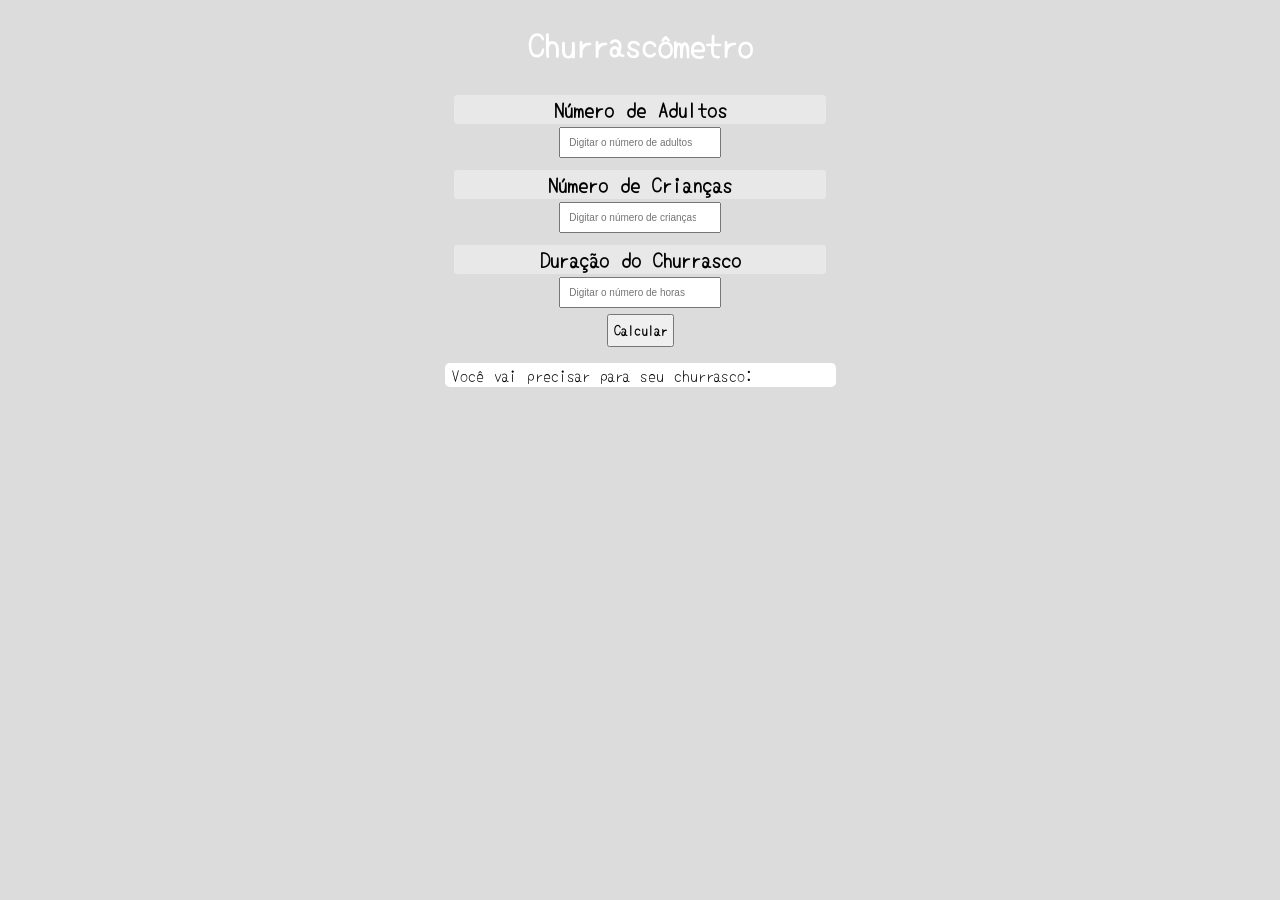
==== index.html @ eea346f8 "Add files via upload" ====
<!DOCTYPE html>
<html lang="en">
<head>
    <meta charset="UTF-8">
    <meta http-equiv="X-UA-Compatible" content="IE=edge">
    <meta name="viewport" content="width=device-width, initial-scale=1.0">
    <title>Churrascômetro</title>
    <link rel="stylesheet" href="styles.css">
    <link rel="preconnect" href="https://fonts.googleapis.com">
    <link rel="preconnect" href="https://fonts.gstatic.com" crossorigin>
    <link href="https://fonts.googleapis.com/css2?family=Yomogi&display=swap" rel="stylesheet">
</head>
<body>
    

    <div id="container">

        <h1>Churrascômetro</h1>

        <div class="formulario">
                <label for="adultos">Número de Adultos</label>
                <input type="number" id="adultos" name="adultos" placeholder="Digitar o número de adultos"/>
        </div>

        <div class="formulario">
            <label for="criancas">Número de Crianças</label>
            <input type="number" id="criancas" name="criancas" placeholder="Digitar o número de crianças"/>
        </div>

        <div class="formulario">
            <label for="horas">Duração do Churrasco</label>
            <input type="number" id="horas" name="horas" placeholder="Digitar o número de horas"/>
        </div>

        <button onclick="calcular()" id="calculate">Calcular</button>

    </div>
        
    <div id="resultado">
        <p>Você vai precisar para seu churrasco:</p>

        
    </div>




   

    <script src="./script.js"> </script>
</body>
</html>
---- styles.css ----
body{
    padding: 0;
    margin: 0;
    box-sizing: border-box;
    font-family: 'Yomogi', cursive;
    background-color: rgba(192, 192, 192, 0.541);
}

h1{
    text-align: center;
    font-weight: bold;
    color: white;
}

#container{

    background-image: url(https://super.abril.com.br/wp-content/uploads/2018/10/churrasco.png?w=1024);
    background-size: cover;
    width: 30%;
    margin: auto;
    margin-top: 20px;
    border-radius: 0.3rem;
    margin-bottom: 0;



}

.formulario{
   
    padding: 6px;
    color: black;
    

    

}

label{
    display: block;
    text-align: center;
    font-size:20px;
    font-weight: bolder;
    background-color: rgba(235, 235, 235, 0.863);
    border-radius: 0.2rem;



}

input{

    display: flex;
    width: 38%;
    margin: auto;
    padding: 8px;
    font-size: 10px;
    margin-top: 3px;

}

#calculate{

    display: block;
    margin: auto;
    padding: 5px;
    font-family: 'Yomogi', cursive;
    font-weight: bolder;
    

}

#resultado{

    background-color: white;
    background-size: cover;
    width: 30%;
    margin: auto;
    margin-top: 60px;
    border-radius: 0.3rem;
    text-align: left;
    padding-left: 7px;
    padding-top: 0;
    margin-top: 0;
    border: 0;
}

p{
    padding: 0;

}
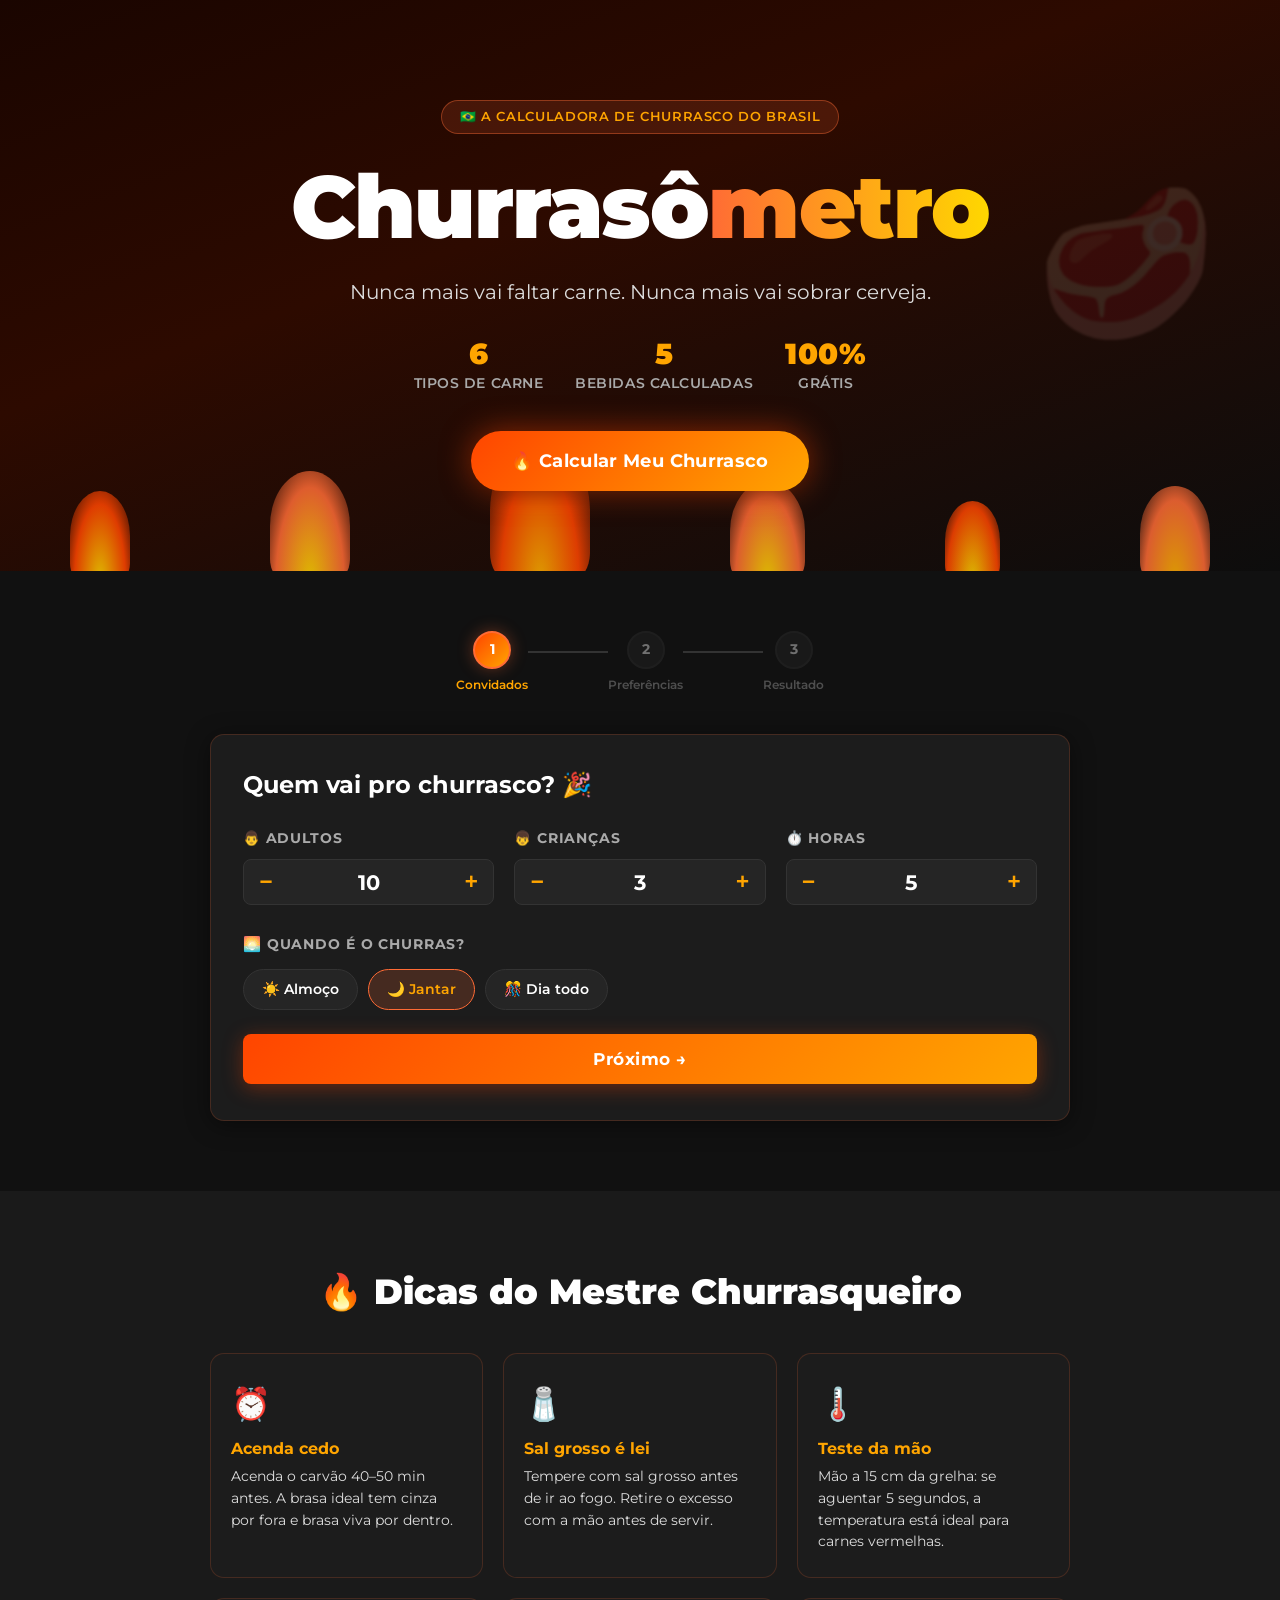
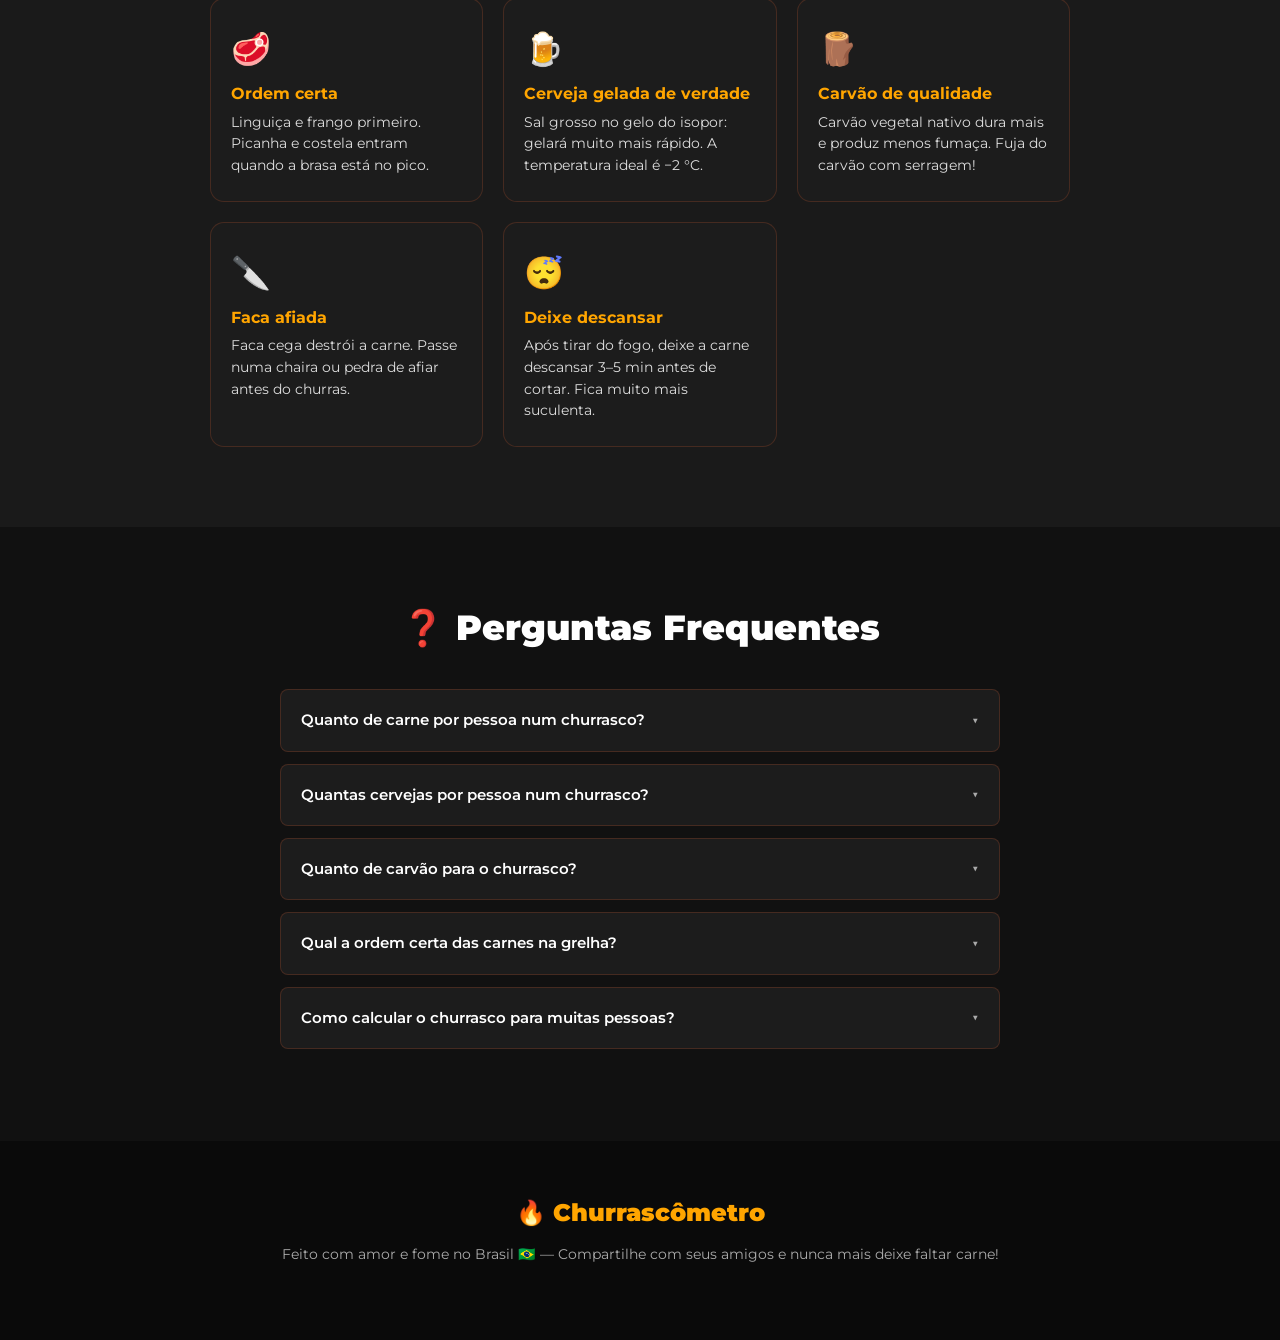
==== commit b360fffc: "feat: transform churrascômetro into Brazil's best BBQ calculator Complete redesign and rebuild of th" ====
--- a/index.html
+++ b/index.html
@@ -1,52 +1,252 @@
-<!DOCTYPE html>
-<html lang="en">
-<head>
-    <meta charset="UTF-8">
-    <meta http-equiv="X-UA-Compatible" content="IE=edge">
-    <meta name="viewport" content="width=device-width, initial-scale=1.0">
-    <title>Churrascômetro</title>
-    <link rel="stylesheet" href="styles.css">
-    <link rel="preconnect" href="https://fonts.googleapis.com">
-    <link rel="preconnect" href="https://fonts.gstatic.com" crossorigin>
-    <link href="https://fonts.googleapis.com/css2?family=Yomogi&display=swap" rel="stylesheet">
-</head>
-<body>
-    
-
-    <div id="container">
-
-        <h1>Churrascômetro</h1>
-
-        <div class="formulario">
-                <label for="adultos">Número de Adultos</label>
-                <input type="number" id="adultos" name="adultos" placeholder="Digitar o número de adultos"/>
-        </div>
-
-        <div class="formulario">
-            <label for="criancas">Número de Crianças</label>
-            <input type="number" id="criancas" name="criancas" placeholder="Digitar o número de crianças"/>
-        </div>
-
-        <div class="formulario">
-            <label for="horas">Duração do Churrasco</label>
-            <input type="number" id="horas" name="horas" placeholder="Digitar o número de horas"/>
-        </div>
-
-        <button onclick="calcular()" id="calculate">Calcular</button>
-
-    </div>
-        
-    <div id="resultado">
-        <p>Você vai precisar para seu churrasco:</p>
-
-        
-    </div>
-
-
-
-
-   
-
-    <script src="./script.js"> </script>
-</body>
-</html>+<!DOCTYPE html>
+<html lang="pt-BR">
+<head>
+  <meta charset="UTF-8">
+  <meta name="viewport" content="width=device-width, initial-scale=1.0">
+  <title>Churrascômetro 🔥 Calculadora de Churrasco – Quanto de Carne por Pessoa?</title>
+  <meta name="description" content="A calculadora de churrasco mais completa do Brasil! Calcule carne, cerveja, carvão, acompanhamentos e estimativa de custo. Grátis, rápido e certeiro!">
+  <meta name="keywords" content="calculadora churrasco, churrascometro, quanto de carne por pessoa, carne churrasco, cerveja churrasco, carvão churrasco, picanha, costela, churrasco brasil">
+  <meta name="robots" content="index, follow">
+  <meta property="og:type" content="website">
+  <meta property="og:title" content="🔥 Churrascômetro – Nunca Mais Vai Faltar Carne!">
+  <meta property="og:description" content="Calcule tudo para o churrasco perfeito: carne, cerveja, carvão, acompanhamentos e estimativa de custo. Grátis!">
+  <meta property="og:locale" content="pt_BR">
+  <script type="application/ld+json">
+  {"@context":"https://schema.org","@type":"WebApplication","name":"Churrascômetro","description":"Calculadora de churrasco mais completa do Brasil","applicationCategory":"UtilitiesApplication","operatingSystem":"Any","inLanguage":"pt-BR","offers":{"@type":"Offer","price":"0"}}
+  </script>
+  <link rel="preconnect" href="https://fonts.googleapis.com">
+  <link rel="preconnect" href="https://fonts.gstatic.com" crossorigin>
+  <link href="https://fonts.googleapis.com/css2?family=Montserrat:wght@400;600;700;900&display=swap" rel="stylesheet">
+  <link rel="stylesheet" href="styles.css">
+</head>
+<body>
+
+<!-- ===== HERO ===== -->
+<header class="hero">
+  <div class="hero-flames">
+    <div class="flame f1"></div><div class="flame f2"></div><div class="flame f3"></div>
+    <div class="flame f4"></div><div class="flame f5"></div><div class="flame f6"></div>
+  </div>
+  <div class="hero-inner">
+    <div class="hero-badge">🇧🇷 A calculadora de churrasco do Brasil</div>
+    <h1 class="hero-title">Churrasô<span class="brand-accent">metro</span></h1>
+    <p class="hero-sub">Nunca mais vai faltar carne. Nunca mais vai sobrar cerveja.</p>
+    <div class="hero-stats">
+      <div class="hstat"><span>6</span> tipos de carne</div>
+      <div class="hstat"><span>5</span> bebidas calculadas</div>
+      <div class="hstat"><span>100%</span> grátis</div>
+    </div>
+    <a href="#calculadora" class="hero-cta">🔥 Calcular Meu Churrasco</a>
+  </div>
+  <div class="hero-emoji">🥩</div>
+</header>
+
+<!-- ===== CALCULATOR ===== -->
+<main id="calculadora" class="calc-wrap">
+  <div class="container">
+
+    <!-- Step indicator -->
+    <nav class="steps-nav" aria-label="Passos do formulário">
+      <div class="sn-item active" id="sni-1"><div class="sn-dot">1</div><span>Convidados</span></div>
+      <div class="sn-line" id="snl-1"></div>
+      <div class="sn-item" id="sni-2"><div class="sn-dot">2</div><span>Preferências</span></div>
+      <div class="sn-line" id="snl-2"></div>
+      <div class="sn-item" id="sni-3"><div class="sn-dot">3</div><span>Resultado</span></div>
+    </nav>
+
+    <!-- STEP 1 -->
+    <section class="card" id="step1">
+      <h2>Quem vai pro churrasco? 🎉</h2>
+
+      <div class="counters-row">
+        <div class="ctr-group">
+          <label>👨 Adultos</label>
+          <div class="ctr">
+            <button class="ctr-btn" onclick="changeCount('adultos',-1)">−</button>
+            <input type="number" id="adultos" value="10" min="0" readonly>
+            <button class="ctr-btn" onclick="changeCount('adultos',1)">+</button>
+          </div>
+        </div>
+        <div class="ctr-group">
+          <label>👦 Crianças</label>
+          <div class="ctr">
+            <button class="ctr-btn" onclick="changeCount('criancas',-1)">−</button>
+            <input type="number" id="criancas" value="3" min="0" readonly>
+            <button class="ctr-btn" onclick="changeCount('criancas',1)">+</button>
+          </div>
+        </div>
+        <div class="ctr-group">
+          <label>⏱️ Horas</label>
+          <div class="ctr">
+            <button class="ctr-btn" onclick="changeCount('duracao',-1)">−</button>
+            <input type="number" id="duracao" value="5" min="1" max="24" readonly>
+            <button class="ctr-btn" onclick="changeCount('duracao',1)">+</button>
+          </div>
+        </div>
+      </div>
+
+      <div class="field-group">
+        <p class="field-label">🌅 Quando é o churras?</p>
+        <div class="pill-row">
+          <label class="pill"><input type="radio" name="horario" value="almoco"> ☀️ Almoço</label>
+          <label class="pill"><input type="radio" name="horario" value="janta" checked> 🌙 Jantar</label>
+          <label class="pill"><input type="radio" name="horario" value="diaall"> 🎊 Dia todo</label>
+        </div>
+      </div>
+
+      <button class="btn-next" onclick="goToStep(2)">Próximo →</button>
+    </section>
+
+    <!-- STEP 2 -->
+    <section class="card hidden" id="step2">
+      <h2>Como vai ser o churras? 🥩</h2>
+
+      <div class="field-group">
+        <p class="field-label">💰 Perfil do Churrasco</p>
+        <div class="profile-grid">
+          <label class="pcard">
+            <input type="radio" name="perfil" value="economico">
+            <div class="pcard-body"><span>🤑</span><strong>Econômico</strong><small>No capricho sem gastar demais</small></div>
+          </label>
+          <label class="pcard">
+            <input type="radio" name="perfil" value="medio" checked>
+            <div class="pcard-body"><span>😎</span><strong>Médio</strong><small>O churrasco clássico perfeito</small></div>
+          </label>
+          <label class="pcard">
+            <input type="radio" name="perfil" value="premium">
+            <div class="pcard-body"><span>👑</span><strong>Premium</strong><small>O churrasco dos sonhos</small></div>
+          </label>
+        </div>
+      </div>
+
+      <div class="field-group">
+        <p class="field-label">🍺 Quais bebidas? <em>(marque todas as que terão)</em></p>
+        <div class="check-row">
+          <label class="cpill"><input type="checkbox" id="cb-cerveja" checked> 🍺 Cerveja</label>
+          <label class="cpill"><input type="checkbox" id="cb-caipirinha"> 🍹 Caipirinha</label>
+          <label class="cpill"><input type="checkbox" id="cb-vinho"> 🍷 Vinho</label>
+          <label class="cpill"><input type="checkbox" id="cb-refri" checked> 🥤 Refrigerante</label>
+          <label class="cpill"><input type="checkbox" id="cb-agua" checked> 💧 Água</label>
+        </div>
+      </div>
+
+      <div class="field-group">
+        <p class="field-label">🥦 Tem vegetarianos no rolo?</p>
+        <div class="pill-row">
+          <label class="pill"><input type="radio" name="veg" value="0" checked> 🥩 Não</label>
+          <label class="pill"><input type="radio" name="veg" value="20"> 🤏 Poucos</label>
+          <label class="pill"><input type="radio" name="veg" value="50"> ⚖️ Metade</label>
+          <label class="pill"><input type="radio" name="veg" value="100"> 🌱 Todos</label>
+        </div>
+      </div>
+
+      <div class="btn-pair">
+        <button class="btn-back" onclick="goToStep(1)">← Voltar</button>
+        <button class="btn-fire" onclick="calcular()">🔥 CALCULAR!</button>
+      </div>
+    </section>
+
+    <!-- STEP 3 – RESULTS -->
+    <section class="card hidden" id="step3">
+
+      <div id="score-banner" class="score-banner"></div>
+      <div id="quick-summary" class="quick-summary"></div>
+
+      <div class="res-block" id="bloco-carnes">
+        <h3 class="res-title">🥩 Carnes</h3>
+        <div class="res-grid" id="grid-carnes"></div>
+      </div>
+
+      <div class="res-block" id="bloco-bebidas">
+        <h3 class="res-title">🍺 Bebidas &amp; Gelo</h3>
+        <div class="res-grid" id="grid-bebidas"></div>
+      </div>
+
+      <div class="res-block">
+        <h3 class="res-title">🥗 Acompanhamentos</h3>
+        <div class="res-grid" id="grid-acomp"></div>
+      </div>
+
+      <div class="res-block">
+        <h3 class="res-title">🪵 Carvão &amp; Churrasqueira</h3>
+        <div class="res-grid" id="grid-carvao"></div>
+      </div>
+
+      <div class="res-block">
+        <h3 class="res-title">💰 Estimativa de Custo</h3>
+        <div id="budget-box" class="budget-box"></div>
+      </div>
+
+      <div class="res-block">
+        <h3 class="res-title">🛒 Lista de Compras</h3>
+        <div id="shopping-list" class="shopping-list"></div>
+        <div class="share-row">
+          <button class="sbtn wpp" onclick="shareWhatsApp()">📱 WhatsApp</button>
+          <button class="sbtn copy" onclick="copyList()">📋 Copiar</button>
+          <button class="sbtn again" onclick="goToStep(1)">🔄 Recalcular</button>
+        </div>
+        <div id="copy-toast" class="copy-toast">✅ Lista copiada!</div>
+      </div>
+
+    </section>
+  </div>
+</main>
+
+<!-- ===== TIPS ===== -->
+<section class="tips-wrap">
+  <div class="container">
+    <h2 class="section-h">🔥 Dicas do Mestre Churrasqueiro</h2>
+    <div class="tips-grid">
+      <div class="tip"><span class="tip-ico">⏰</span><h3>Acenda cedo</h3><p>Acenda o carvão 40–50 min antes. A brasa ideal tem cinza por fora e brasa viva por dentro.</p></div>
+      <div class="tip"><span class="tip-ico">🧂</span><h3>Sal grosso é lei</h3><p>Tempere com sal grosso antes de ir ao fogo. Retire o excesso com a mão antes de servir.</p></div>
+      <div class="tip"><span class="tip-ico">🌡️</span><h3>Teste da mão</h3><p>Mão a 15 cm da grelha: se aguentar 5 segundos, a temperatura está ideal para carnes vermelhas.</p></div>
+      <div class="tip"><span class="tip-ico">🥩</span><h3>Ordem certa</h3><p>Linguiça e frango primeiro. Picanha e costela entram quando a brasa está no pico.</p></div>
+      <div class="tip"><span class="tip-ico">🍺</span><h3>Cerveja gelada de verdade</h3><p>Sal grosso no gelo do isopor: gelará muito mais rápido. A temperatura ideal é −2 °C.</p></div>
+      <div class="tip"><span class="tip-ico">🪵</span><h3>Carvão de qualidade</h3><p>Carvão vegetal nativo dura mais e produz menos fumaça. Fuja do carvão com serragem!</p></div>
+      <div class="tip"><span class="tip-ico">🔪</span><h3>Faca afiada</h3><p>Faca cega destrói a carne. Passe numa chaira ou pedra de afiar antes do churras.</p></div>
+      <div class="tip"><span class="tip-ico">😴</span><h3>Deixe descansar</h3><p>Após tirar do fogo, deixe a carne descansar 3–5 min antes de cortar. Fica muito mais suculenta.</p></div>
+    </div>
+  </div>
+</section>
+
+<!-- ===== FAQ ===== -->
+<section class="faq-wrap">
+  <div class="container">
+    <h2 class="section-h">❓ Perguntas Frequentes</h2>
+    <div class="faq-list">
+      <details class="faq">
+        <summary>Quanto de carne por pessoa num churrasco?</summary>
+        <p>Em média, 400–500 g por adulto para um churrasco de 4–6 horas. Para eventos mais longos ou festas grandes, calcule 600–800 g. Crianças consomem cerca de metade da porção adulta.</p>
+      </details>
+      <details class="faq">
+        <summary>Quantas cervejas por pessoa num churrasco?</summary>
+        <p>A média brasileira é de 4–6 long necks (600 ml) por adulto num evento de 5 horas. Varia muito com o calor e o perfil dos convidados.</p>
+      </details>
+      <details class="faq">
+        <summary>Quanto de carvão para o churrasco?</summary>
+        <p>Regra geral: 1 saco de 5 kg para cada 4–5 kg de carne. Para um churrasco médio de 10 pessoas, 1 a 2 sacos de 5 kg costumam bastar.</p>
+      </details>
+      <details class="faq">
+        <summary>Qual a ordem certa das carnes na grelha?</summary>
+        <p>Linguiça e frango primeiro (precisam de mais tempo), depois costela, e por último picanha e maminha, que preferem brasa forte e tempo menor.</p>
+      </details>
+      <details class="faq">
+        <summary>Como calcular o churrasco para muitas pessoas?</summary>
+        <p>Use a nossa calculadora acima! Informe o número de adultos e crianças, a duração e o perfil, e a ferramenta gera automaticamente a lista completa com carnes, bebidas, carvão e acompanhamentos.</p>
+      </details>
+    </div>
+  </div>
+</section>
+
+<!-- ===== FOOTER ===== -->
+<footer class="footer">
+  <div class="container">
+    <p class="footer-brand">🔥 Churrascômetro</p>
+    <p>Feito com amor e fome no Brasil 🇧🇷 — Compartilhe com seus amigos e nunca mais deixe faltar carne!</p>
+    <p class="footer-copy">© 2025 Churrascômetro</p>
+  </div>
+</footer>
+
+<script src="./script.js"></script>
+</body>
+</html>
--- a/styles.css
+++ b/styles.css
@@ -1,91 +1,873 @@
-body{
-    padding: 0;
-    margin: 0;
-    box-sizing: border-box;
-    font-family: 'Yomogi', cursive;
-    background-color: rgba(192, 192, 192, 0.541);
-}
-
-h1{
-    text-align: center;
-    font-weight: bold;
-    color: white;
-}
-
-#container{
-
-    background-image: url(https://super.abril.com.br/wp-content/uploads/2018/10/churrasco.png?w=1024);
-    background-size: cover;
-    width: 30%;
-    margin: auto;
-    margin-top: 20px;
-    border-radius: 0.3rem;
-    margin-bottom: 0;
-
-
-
-}
-
-.formulario{
-   
-    padding: 6px;
-    color: black;
-    
-
-    
-
-}
-
-label{
-    display: block;
-    text-align: center;
-    font-size:20px;
-    font-weight: bolder;
-    background-color: rgba(235, 235, 235, 0.863);
-    border-radius: 0.2rem;
-
-
-
-}
-
-input{
-
-    display: flex;
-    width: 38%;
-    margin: auto;
-    padding: 8px;
-    font-size: 10px;
-    margin-top: 3px;
-
-}
-
-#calculate{
-
-    display: block;
-    margin: auto;
-    padding: 5px;
-    font-family: 'Yomogi', cursive;
-    font-weight: bolder;
-    
-
-}
-
-#resultado{
-
-    background-color: white;
-    background-size: cover;
-    width: 30%;
-    margin: auto;
-    margin-top: 60px;
-    border-radius: 0.3rem;
-    text-align: left;
-    padding-left: 7px;
-    padding-top: 0;
-    margin-top: 0;
-    border: 0;
-}
-
-p{
-    padding: 0;
-
-}+/* ============================================================
+   CHURRASCÔMETRO – styles.css
+   Fire-themed dark design · Mobile-first · 2025
+   ============================================================ */
+
+/* ---------- CSS VARIABLES ---------- */
+:root {
+  --fire-1: #ff4500;
+  --fire-2: #ff6b35;
+  --fire-3: #ffa500;
+  --fire-4: #ffd700;
+  --dark-0: #0a0a0a;
+  --dark-1: #111111;
+  --dark-2: #1a1a1a;
+  --dark-3: #252525;
+  --dark-4: #333333;
+  --text-1: #ffffff;
+  --text-2: #dddddd;
+  --text-3: #aaaaaa;
+  --accent: #ff6b35;
+  --accent-glow: rgba(255, 107, 53, 0.35);
+  --card-bg: #1c1c1c;
+  --card-border: rgba(255, 107, 53, 0.18);
+  --radius: 14px;
+  --radius-sm: 8px;
+  --transition: 0.25s ease;
+  --shadow: 0 4px 24px rgba(0,0,0,0.45);
+}
+
+/* ---------- RESET ---------- */
+*, *::before, *::after { box-sizing: border-box; margin: 0; padding: 0; }
+
+html { scroll-behavior: smooth; }
+
+body {
+  font-family: 'Montserrat', sans-serif;
+  background: var(--dark-1);
+  color: var(--text-1);
+  line-height: 1.6;
+  min-height: 100vh;
+}
+
+/* ---------- TYPOGRAPHY ---------- */
+h1, h2, h3 { line-height: 1.2; }
+
+/* ---------- CONTAINER ---------- */
+.container { max-width: 900px; margin: 0 auto; padding: 0 20px; }
+
+/* ============================================================
+   HERO
+   ============================================================ */
+.hero {
+  position: relative;
+  background: linear-gradient(160deg, #1a0500 0%, #2d0a00 40%, #0d0d0d 100%);
+  overflow: hidden;
+  padding: 100px 20px 80px;
+  text-align: center;
+}
+
+/* Fire animation */
+.hero-flames {
+  position: absolute;
+  bottom: -10px;
+  left: 0;
+  right: 0;
+  height: 120px;
+  display: flex;
+  align-items: flex-end;
+  justify-content: space-around;
+  pointer-events: none;
+}
+
+.flame {
+  border-radius: 50% 50% 20% 20%;
+  animation: flicker infinite ease-in-out alternate;
+  transform-origin: bottom center;
+  opacity: 0.85;
+}
+
+.f1 { width: 60px; height: 90px;  background: radial-gradient(ellipse at bottom, #ffd700, #ff4500 60%, transparent); animation-duration: 1.8s; }
+.f2 { width: 80px; height: 110px; background: radial-gradient(ellipse at bottom, #ffd700, #ff6b35 60%, transparent); animation-duration: 2.1s; animation-delay: 0.3s; }
+.f3 { width: 100px;height: 140px; background: radial-gradient(ellipse at bottom, #ffb300, #ff4500 55%, transparent); animation-duration: 1.6s; animation-delay: 0.1s; }
+.f4 { width: 75px; height: 100px; background: radial-gradient(ellipse at bottom, #ffd700, #ff6b35 60%, transparent); animation-duration: 2.3s; animation-delay: 0.5s; }
+.f5 { width: 55px; height: 80px;  background: radial-gradient(ellipse at bottom, #ffd700, #ff4500 65%, transparent); animation-duration: 1.9s; animation-delay: 0.2s; }
+.f6 { width: 70px; height: 95px;  background: radial-gradient(ellipse at bottom, #ffb300, #ff6b35 60%, transparent); animation-duration: 2.0s; animation-delay: 0.7s; }
+
+@keyframes flicker {
+  0%   { transform: scaleX(1)    scaleY(1)    rotate(-1deg); }
+  25%  { transform: scaleX(0.95) scaleY(1.08) rotate(1.5deg); }
+  50%  { transform: scaleX(1.04) scaleY(0.96) rotate(-2deg); }
+  75%  { transform: scaleX(0.97) scaleY(1.05) rotate(1deg); }
+  100% { transform: scaleX(1.02) scaleY(0.98) rotate(-0.5deg); }
+}
+
+.hero-inner { position: relative; z-index: 1; max-width: 700px; margin: 0 auto; }
+
+.hero-badge {
+  display: inline-block;
+  background: rgba(255, 107, 53, 0.15);
+  border: 1px solid rgba(255, 107, 53, 0.4);
+  color: var(--fire-3);
+  border-radius: 100px;
+  padding: 6px 18px;
+  font-size: 0.8rem;
+  font-weight: 600;
+  letter-spacing: 0.05em;
+  text-transform: uppercase;
+  margin-bottom: 20px;
+}
+
+.hero-title {
+  font-size: clamp(2.8rem, 8vw, 5.5rem);
+  font-weight: 900;
+  color: var(--text-1);
+  letter-spacing: -0.02em;
+  margin-bottom: 16px;
+}
+
+.brand-accent {
+  background: linear-gradient(90deg, var(--fire-2), var(--fire-4));
+  -webkit-background-clip: text;
+  -webkit-text-fill-color: transparent;
+  background-clip: text;
+}
+
+.hero-sub {
+  font-size: clamp(1rem, 3vw, 1.25rem);
+  color: var(--text-2);
+  margin-bottom: 32px;
+  font-weight: 400;
+}
+
+.hero-stats {
+  display: flex;
+  justify-content: center;
+  gap: 32px;
+  margin-bottom: 36px;
+  flex-wrap: wrap;
+}
+
+.hstat {
+  font-size: 0.85rem;
+  color: var(--text-3);
+  font-weight: 600;
+  text-transform: uppercase;
+  letter-spacing: 0.04em;
+}
+
+.hstat span {
+  display: block;
+  font-size: 1.8rem;
+  font-weight: 900;
+  color: var(--fire-3);
+  line-height: 1;
+  margin-bottom: 4px;
+}
+
+.hero-cta {
+  display: inline-block;
+  background: linear-gradient(135deg, var(--fire-1), var(--fire-3));
+  color: white;
+  text-decoration: none;
+  font-weight: 700;
+  font-size: 1.1rem;
+  padding: 16px 40px;
+  border-radius: 100px;
+  box-shadow: 0 0 30px rgba(255, 69, 0, 0.5), 0 4px 15px rgba(0,0,0,0.4);
+  transition: transform var(--transition), box-shadow var(--transition);
+  letter-spacing: 0.02em;
+}
+
+.hero-cta:hover {
+  transform: translateY(-2px);
+  box-shadow: 0 0 45px rgba(255, 69, 0, 0.7), 0 8px 20px rgba(0,0,0,0.5);
+}
+
+.hero-emoji {
+  position: absolute;
+  right: 5%;
+  top: 50%;
+  transform: translateY(-60%);
+  font-size: clamp(5rem, 12vw, 9rem);
+  opacity: 0.12;
+  pointer-events: none;
+  z-index: 0;
+  filter: blur(1px);
+}
+
+/* ============================================================
+   CALCULATOR SECTION
+   ============================================================ */
+.calc-wrap { padding: 60px 0 40px; }
+
+/* ---------- Steps nav ---------- */
+.steps-nav {
+  display: flex;
+  align-items: center;
+  justify-content: center;
+  margin-bottom: 40px;
+  gap: 0;
+}
+
+.sn-item {
+  display: flex;
+  flex-direction: column;
+  align-items: center;
+  gap: 6px;
+  opacity: 0.4;
+  transition: opacity var(--transition);
+}
+
+.sn-item.active, .sn-item.done { opacity: 1; }
+
+.sn-dot {
+  width: 38px;
+  height: 38px;
+  border-radius: 50%;
+  background: var(--dark-3);
+  border: 2px solid var(--dark-4);
+  display: flex;
+  align-items: center;
+  justify-content: center;
+  font-weight: 700;
+  font-size: 0.9rem;
+  transition: background var(--transition), border-color var(--transition);
+}
+
+.sn-item.active .sn-dot {
+  background: linear-gradient(135deg, var(--fire-1), var(--fire-3));
+  border-color: var(--fire-2);
+  box-shadow: 0 0 16px var(--accent-glow);
+}
+
+.sn-item.done .sn-dot {
+  background: var(--fire-3);
+  border-color: var(--fire-3);
+}
+
+.sn-item span { font-size: 0.75rem; font-weight: 600; color: var(--text-3); }
+.sn-item.active span, .sn-item.done span { color: var(--fire-3); }
+
+.sn-line {
+  flex: 1;
+  height: 2px;
+  background: var(--dark-4);
+  max-width: 80px;
+  transition: background var(--transition);
+  margin-top: -20px;
+}
+
+.sn-line.done { background: var(--fire-3); }
+
+/* ---------- Form Card ---------- */
+.card {
+  background: var(--card-bg);
+  border: 1px solid var(--card-border);
+  border-radius: var(--radius);
+  padding: 36px 32px;
+  margin-bottom: 30px;
+  box-shadow: var(--shadow);
+}
+
+.card.hidden { display: none; }
+
+.card h2 {
+  font-size: 1.5rem;
+  font-weight: 700;
+  margin-bottom: 28px;
+  color: var(--text-1);
+}
+
+/* ---------- Counters ---------- */
+.counters-row {
+  display: flex;
+  gap: 20px;
+  margin-bottom: 28px;
+  flex-wrap: wrap;
+}
+
+.ctr-group {
+  flex: 1;
+  min-width: 130px;
+}
+
+.ctr-group label {
+  display: block;
+  font-size: 0.85rem;
+  font-weight: 700;
+  color: var(--text-3);
+  text-transform: uppercase;
+  letter-spacing: 0.06em;
+  margin-bottom: 10px;
+}
+
+.ctr {
+  display: flex;
+  align-items: center;
+  gap: 0;
+  background: var(--dark-3);
+  border: 1px solid var(--dark-4);
+  border-radius: var(--radius-sm);
+  overflow: hidden;
+}
+
+.ctr-btn {
+  background: none;
+  border: none;
+  color: var(--fire-3);
+  font-size: 1.4rem;
+  font-weight: 700;
+  width: 44px;
+  height: 44px;
+  cursor: pointer;
+  transition: background var(--transition);
+  display: flex;
+  align-items: center;
+  justify-content: center;
+  line-height: 1;
+}
+
+.ctr-btn:hover { background: rgba(255, 107, 53, 0.15); }
+.ctr-btn:active { background: rgba(255, 107, 53, 0.3); }
+
+.ctr input[type="number"] {
+  flex: 1;
+  background: none;
+  border: none;
+  color: var(--text-1);
+  font-family: 'Montserrat', sans-serif;
+  font-size: 1.3rem;
+  font-weight: 700;
+  text-align: center;
+  width: 0; /* flex takes over */
+  outline: none;
+  -moz-appearance: textfield;
+}
+
+.ctr input[type="number"]::-webkit-outer-spin-button,
+.ctr input[type="number"]::-webkit-inner-spin-button { -webkit-appearance: none; }
+
+/* ---------- Field groups ---------- */
+.field-group { margin-bottom: 24px; }
+
+.field-label {
+  font-size: 0.9rem;
+  font-weight: 700;
+  color: var(--text-3);
+  text-transform: uppercase;
+  letter-spacing: 0.06em;
+  margin-bottom: 12px;
+}
+
+.field-label em { font-style: normal; text-transform: none; font-weight: 400; color: var(--text-3); }
+
+/* ---------- Radio pills ---------- */
+.pill-row {
+  display: flex;
+  gap: 10px;
+  flex-wrap: wrap;
+}
+
+.pill {
+  cursor: pointer;
+  display: inline-flex;
+  align-items: center;
+  gap: 6px;
+  background: var(--dark-3);
+  border: 1.5px solid var(--dark-4);
+  border-radius: 100px;
+  padding: 8px 18px;
+  font-size: 0.9rem;
+  font-weight: 600;
+  transition: background var(--transition), border-color var(--transition), color var(--transition);
+  user-select: none;
+}
+
+.pill input[type="radio"] { display: none; }
+
+.pill:has(input:checked) {
+  background: rgba(255, 107, 53, 0.18);
+  border-color: var(--fire-2);
+  color: var(--fire-3);
+}
+
+/* ---------- Profile cards ---------- */
+.profile-grid {
+  display: grid;
+  grid-template-columns: repeat(3, 1fr);
+  gap: 14px;
+}
+
+.pcard { cursor: pointer; }
+.pcard input[type="radio"] { display: none; }
+
+.pcard-body {
+  display: flex;
+  flex-direction: column;
+  align-items: center;
+  gap: 6px;
+  padding: 18px 12px;
+  background: var(--dark-3);
+  border: 2px solid var(--dark-4);
+  border-radius: var(--radius-sm);
+  text-align: center;
+  transition: background var(--transition), border-color var(--transition), box-shadow var(--transition);
+}
+
+.pcard-body span { font-size: 1.8rem; }
+.pcard-body strong { font-size: 0.95rem; font-weight: 700; }
+.pcard-body small { font-size: 0.75rem; color: var(--text-3); }
+
+.pcard:has(input:checked) .pcard-body {
+  background: rgba(255, 107, 53, 0.12);
+  border-color: var(--fire-2);
+  box-shadow: 0 0 20px rgba(255, 107, 53, 0.2);
+}
+
+/* ---------- Checkbox pills ---------- */
+.check-row {
+  display: flex;
+  gap: 10px;
+  flex-wrap: wrap;
+}
+
+.cpill {
+  cursor: pointer;
+  display: inline-flex;
+  align-items: center;
+  gap: 6px;
+  background: var(--dark-3);
+  border: 1.5px solid var(--dark-4);
+  border-radius: 100px;
+  padding: 8px 16px;
+  font-size: 0.9rem;
+  font-weight: 600;
+  transition: background var(--transition), border-color var(--transition), color var(--transition);
+  user-select: none;
+}
+
+.cpill input[type="checkbox"] { display: none; }
+
+.cpill:has(input:checked) {
+  background: rgba(255, 107, 53, 0.18);
+  border-color: var(--fire-2);
+  color: var(--fire-3);
+}
+
+/* ---------- Buttons ---------- */
+.btn-next, .btn-fire {
+  display: block;
+  width: 100%;
+  padding: 15px;
+  border: none;
+  border-radius: var(--radius-sm);
+  font-family: 'Montserrat', sans-serif;
+  font-size: 1.05rem;
+  font-weight: 700;
+  cursor: pointer;
+  transition: transform var(--transition), box-shadow var(--transition);
+  letter-spacing: 0.03em;
+  margin-top: 8px;
+}
+
+.btn-next {
+  background: linear-gradient(135deg, var(--fire-1), var(--fire-3));
+  color: white;
+  box-shadow: 0 4px 20px rgba(255, 69, 0, 0.35);
+}
+
+.btn-next:hover, .btn-fire:hover {
+  transform: translateY(-2px);
+  box-shadow: 0 8px 28px rgba(255, 69, 0, 0.5);
+}
+
+.btn-fire {
+  background: linear-gradient(135deg, var(--fire-1), var(--fire-4));
+  color: white;
+  box-shadow: 0 4px 20px rgba(255, 69, 0, 0.35);
+  font-size: 1.1rem;
+}
+
+.btn-pair { display: flex; gap: 12px; margin-top: 8px; }
+
+.btn-back {
+  background: var(--dark-3);
+  border: 1.5px solid var(--dark-4);
+  color: var(--text-2);
+  border-radius: var(--radius-sm);
+  padding: 14px 24px;
+  font-family: 'Montserrat', sans-serif;
+  font-size: 0.95rem;
+  font-weight: 600;
+  cursor: pointer;
+  transition: background var(--transition);
+  white-space: nowrap;
+}
+
+.btn-back:hover { background: var(--dark-4); }
+.btn-pair .btn-fire { flex: 1; margin-top: 0; }
+
+/* ============================================================
+   RESULTS
+   ============================================================ */
+
+/* Score banner */
+.score-banner {
+  border-radius: var(--radius-sm);
+  padding: 20px 24px;
+  margin-bottom: 28px;
+  text-align: center;
+  font-size: 1.4rem;
+  font-weight: 800;
+  background: linear-gradient(135deg, #1a0800, #2d1200);
+  border: 1px solid rgba(255, 107, 53, 0.3);
+}
+
+/* Quick summary chips */
+.quick-summary {
+  display: flex;
+  gap: 12px;
+  flex-wrap: wrap;
+  margin-bottom: 30px;
+}
+
+.qs-chip {
+  background: var(--dark-3);
+  border: 1px solid var(--card-border);
+  border-radius: 100px;
+  padding: 8px 18px;
+  font-size: 0.85rem;
+  font-weight: 600;
+}
+
+/* Result blocks */
+.res-block {
+  margin-bottom: 32px;
+}
+
+.res-title {
+  font-size: 1.1rem;
+  font-weight: 700;
+  color: var(--fire-3);
+  margin-bottom: 14px;
+  padding-bottom: 10px;
+  border-bottom: 1px solid var(--card-border);
+}
+
+.res-grid {
+  display: grid;
+  grid-template-columns: repeat(auto-fill, minmax(175px, 1fr));
+  gap: 12px;
+}
+
+.res-card {
+  background: var(--dark-3);
+  border: 1px solid var(--dark-4);
+  border-radius: var(--radius-sm);
+  padding: 16px 14px;
+  transition: border-color var(--transition), box-shadow var(--transition);
+  position: relative;
+  overflow: hidden;
+}
+
+.res-card:hover {
+  border-color: var(--fire-2);
+  box-shadow: 0 0 18px rgba(255, 107, 53, 0.15);
+}
+
+.res-card::before {
+  content: '';
+  position: absolute;
+  top: 0; left: 0; right: 0;
+  height: 3px;
+  background: linear-gradient(90deg, var(--fire-1), var(--fire-3));
+  border-radius: 2px 2px 0 0;
+  opacity: 0;
+  transition: opacity var(--transition);
+}
+
+.res-card:hover::before { opacity: 1; }
+
+.rc-icon { font-size: 1.8rem; margin-bottom: 6px; display: block; }
+.rc-name { font-size: 0.78rem; font-weight: 600; color: var(--text-3); text-transform: uppercase; letter-spacing: 0.05em; margin-bottom: 4px; }
+.rc-amount { font-size: 1.4rem; font-weight: 900; color: var(--text-1); line-height: 1; margin-bottom: 2px; }
+.rc-unit { font-size: 0.8rem; color: var(--text-3); }
+.rc-note { font-size: 0.72rem; color: var(--fire-3); margin-top: 6px; font-weight: 600; }
+
+/* Budget box */
+.budget-box {
+  background: linear-gradient(135deg, #0f1a0a, #1a2d0f);
+  border: 1px solid rgba(76, 175, 80, 0.3);
+  border-radius: var(--radius-sm);
+  padding: 24px;
+  display: flex;
+  flex-direction: column;
+  gap: 8px;
+}
+
+.budget-range {
+  font-size: 2rem;
+  font-weight: 900;
+  color: #4caf50;
+  margin-bottom: 6px;
+}
+
+.budget-breakdown {
+  display: grid;
+  grid-template-columns: repeat(auto-fill, minmax(200px, 1fr));
+  gap: 8px;
+  margin-top: 8px;
+}
+
+.budget-item {
+  display: flex;
+  justify-content: space-between;
+  align-items: center;
+  font-size: 0.85rem;
+  color: var(--text-2);
+  padding: 6px 10px;
+  background: rgba(255,255,255,0.04);
+  border-radius: 6px;
+}
+
+.budget-item span:last-child { font-weight: 700; color: #81c784; }
+
+.budget-note { font-size: 0.75rem; color: var(--text-3); margin-top: 6px; }
+
+/* Shopping list */
+.shopping-list {
+  background: var(--dark-3);
+  border-radius: var(--radius-sm);
+  padding: 20px;
+  margin-bottom: 20px;
+}
+
+.sl-category {
+  margin-bottom: 16px;
+}
+
+.sl-category h4 {
+  font-size: 0.8rem;
+  font-weight: 700;
+  text-transform: uppercase;
+  letter-spacing: 0.08em;
+  color: var(--fire-3);
+  margin-bottom: 8px;
+}
+
+.sl-item {
+  display: flex;
+  justify-content: space-between;
+  align-items: center;
+  padding: 6px 0;
+  border-bottom: 1px solid rgba(255,255,255,0.05);
+  font-size: 0.9rem;
+}
+
+.sl-item:last-child { border-bottom: none; }
+
+.sl-item span:last-child { font-weight: 700; color: var(--text-1); }
+
+/* Share buttons */
+.share-row {
+  display: flex;
+  gap: 12px;
+  flex-wrap: wrap;
+}
+
+.sbtn {
+  flex: 1;
+  min-width: 120px;
+  padding: 13px 16px;
+  border: none;
+  border-radius: var(--radius-sm);
+  font-family: 'Montserrat', sans-serif;
+  font-size: 0.9rem;
+  font-weight: 700;
+  cursor: pointer;
+  transition: transform var(--transition), opacity var(--transition);
+}
+
+.sbtn:hover { transform: translateY(-1px); opacity: 0.9; }
+
+.sbtn.wpp   { background: #25d366; color: #fff; }
+.sbtn.copy  { background: var(--dark-4); color: var(--text-1); border: 1px solid var(--dark-4); }
+.sbtn.again { background: linear-gradient(135deg, var(--fire-1), var(--fire-3)); color: #fff; }
+
+/* Toast */
+.copy-toast {
+  text-align: center;
+  color: #4caf50;
+  font-size: 0.9rem;
+  font-weight: 700;
+  margin-top: 12px;
+  opacity: 0;
+  transition: opacity 0.3s;
+}
+
+.copy-toast.show { opacity: 1; }
+
+/* ============================================================
+   TIPS SECTION
+   ============================================================ */
+.tips-wrap {
+  background: var(--dark-2);
+  padding: 80px 0;
+}
+
+.section-h {
+  font-size: clamp(1.6rem, 4vw, 2.2rem);
+  font-weight: 900;
+  text-align: center;
+  margin-bottom: 40px;
+}
+
+.tips-grid {
+  display: grid;
+  grid-template-columns: repeat(auto-fill, minmax(220px, 1fr));
+  gap: 20px;
+}
+
+.tip {
+  background: var(--card-bg);
+  border: 1px solid var(--card-border);
+  border-radius: var(--radius);
+  padding: 24px 20px;
+  transition: transform var(--transition), box-shadow var(--transition);
+}
+
+.tip:hover {
+  transform: translateY(-3px);
+  box-shadow: 0 8px 30px rgba(255, 107, 53, 0.15);
+}
+
+.tip-ico {
+  font-size: 2rem;
+  display: block;
+  margin-bottom: 10px;
+}
+
+.tip h3 {
+  font-size: 1rem;
+  font-weight: 700;
+  margin-bottom: 8px;
+  color: var(--fire-3);
+}
+
+.tip p {
+  font-size: 0.85rem;
+  color: var(--text-2);
+  line-height: 1.6;
+}
+
+/* ============================================================
+   FAQ SECTION
+   ============================================================ */
+.faq-wrap {
+  padding: 80px 0;
+  background: var(--dark-1);
+}
+
+.faq-list { max-width: 720px; margin: 0 auto; }
+
+.faq {
+  background: var(--card-bg);
+  border: 1px solid var(--card-border);
+  border-radius: var(--radius-sm);
+  margin-bottom: 12px;
+  overflow: hidden;
+}
+
+.faq summary {
+  padding: 18px 20px;
+  cursor: pointer;
+  font-weight: 600;
+  font-size: 0.95rem;
+  list-style: none;
+  display: flex;
+  align-items: center;
+  justify-content: space-between;
+  transition: color var(--transition);
+}
+
+.faq summary:hover { color: var(--fire-3); }
+
+.faq summary::after {
+  content: '▼';
+  font-size: 0.7rem;
+  color: var(--text-3);
+  transition: transform var(--transition);
+}
+
+.faq[open] summary::after { transform: rotate(180deg); }
+
+.faq p {
+  padding: 0 20px 18px;
+  font-size: 0.88rem;
+  color: var(--text-2);
+  line-height: 1.7;
+  border-top: 1px solid var(--card-border);
+  padding-top: 14px;
+}
+
+/* ============================================================
+   FOOTER
+   ============================================================ */
+.footer {
+  background: var(--dark-0);
+  padding: 50px 0 30px;
+  text-align: center;
+  color: var(--text-3);
+  font-size: 0.88rem;
+  line-height: 1.8;
+}
+
+.footer-brand {
+  font-size: 1.5rem;
+  font-weight: 900;
+  color: var(--fire-3);
+  margin-bottom: 8px;
+}
+
+.footer-copy {
+  margin-top: 20px;
+  font-size: 0.78rem;
+  opacity: 0.5;
+}
+
+/* ============================================================
+   STEP TRANSITION
+   ============================================================ */
+@keyframes fadeSlideIn {
+  from { opacity: 0; transform: translateY(16px); }
+  to   { opacity: 1; transform: translateY(0); }
+}
+
+.card:not(.hidden) { animation: fadeSlideIn 0.35s ease forwards; }
+
+/* ============================================================
+   RESPONSIVE
+   ============================================================ */
+@media (max-width: 680px) {
+  .card { padding: 24px 18px; }
+  .counters-row { gap: 12px; }
+  .profile-grid { grid-template-columns: repeat(3, 1fr); gap: 8px; }
+  .pcard-body { padding: 12px 6px; }
+  .pcard-body span { font-size: 1.4rem; }
+  .pcard-body strong { font-size: 0.8rem; }
+  .pcard-body small { display: none; }
+  .hero-stats { gap: 20px; }
+  .res-grid { grid-template-columns: repeat(auto-fill, minmax(140px, 1fr)); }
+  .share-row { flex-direction: column; }
+  .sbtn { min-width: 0; }
+  .sn-line { max-width: 40px; }
+  .hero-emoji { display: none; }
+  .budget-breakdown { grid-template-columns: 1fr 1fr; }
+}
+
+@media (max-width: 420px) {
+  .profile-grid { grid-template-columns: 1fr; }
+  .pcard-body { flex-direction: row; gap: 10px; text-align: left; padding: 14px; }
+  .pcard-body small { display: block; }
+}
+
+/* ============================================================
+   NUMBER ANIMATION
+   ============================================================ */
+@keyframes countUp {
+  from { opacity: 0; transform: scale(0.85); }
+  to   { opacity: 1; transform: scale(1); }
+}
+
+.rc-amount { animation: countUp 0.4s ease forwards; }
